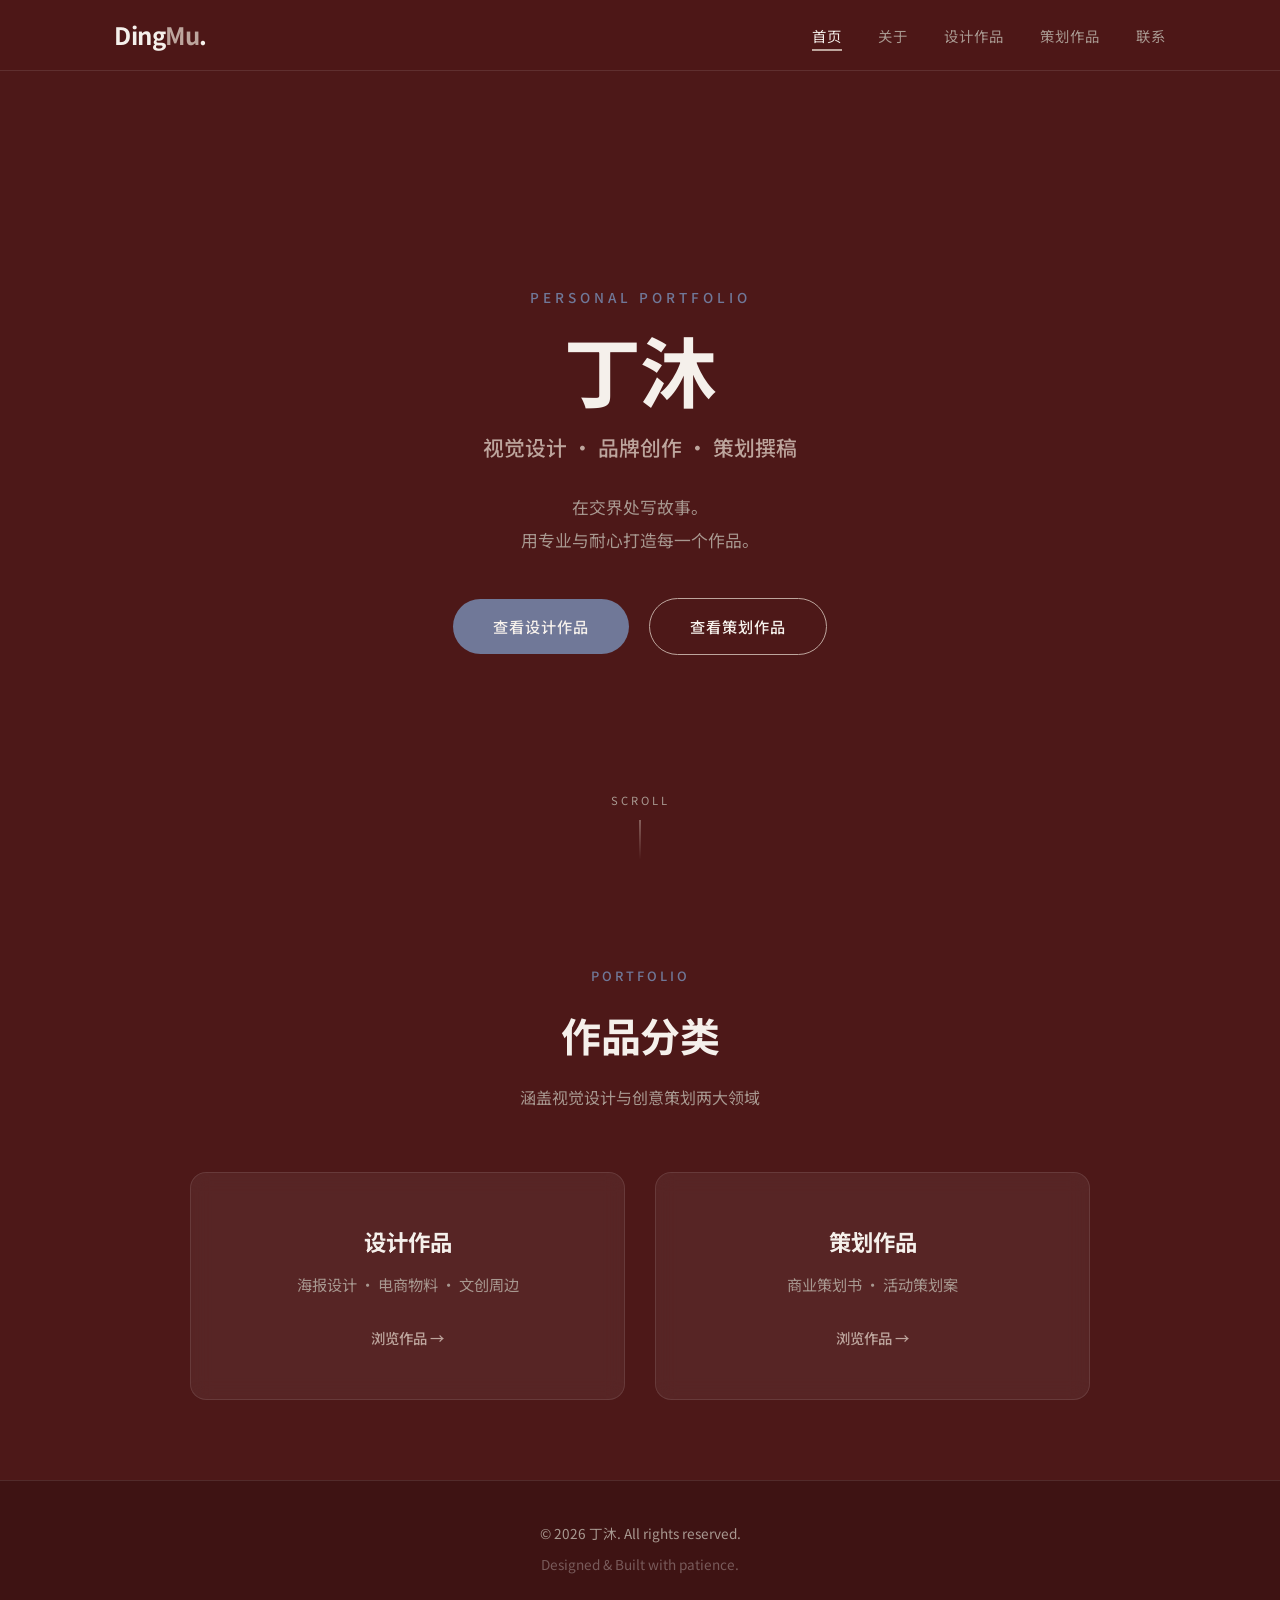
==== index.html @ 1ecbbaee "Update footer text for copyright and design" ====
<!DOCTYPE html>
<html lang="zh-CN">
<head>
    <meta charset="UTF-8">
    <meta name="viewport" content="width=device-width, initial-scale=1.0">
    <title>丁沐 | 策划创作 & 视觉设计</title>
    <link href="https://fonts.googleapis.com/css2?family=Noto+Sans+SC:wght@300;400;500;700&display=swap" rel="stylesheet">
    <link rel="stylesheet" href="style.css">
</head>
<body>
    <nav class="navbar">
        <div class="nav-container">
            <a href="index.html" class="logo">Ding<span>Mu</span>.</a>
            <ul class="nav-links">
                <li><a href="index.html" class="active">首页</a></li>
                <li><a href="about.html">关于</a></li>
                <li><a href="design.html">设计作品</a></li>
                <li><a href="planning.html">策划作品</a></li>
                <li><a href="contact.html">联系</a></li>
            </ul>
            <button class="menu-toggle" aria-label="菜单">
                <span></span><span></span><span></span>
            </button>
        </div>
    </nav>

    <section class="hero">
        <div class="hero-content">
            <p class="hero-greeting">Personal Portfolio</p>
            <h1 class="hero-title">丁沐</h1>
            <p class="hero-subtitle">视觉设计 · 品牌创作 · 策划撰稿</p>
            <p class="hero-desc">在交界处写故事。<br>用专业与耐心打造每一个作品。</p>
            <div>
                <a href="design.html" class="btn-primary">查看设计作品</a>
                <a href="planning.html" class="btn-secondary">查看策划作品</a>
            </div>
        </div>
        <div class="hero-scroll">
            <span>SCROLL</span>
            <div class="scroll-line"></div>
        </div>
    </section>

    <section class="about-section" style="padding-top:60px;">
        <div class="container">
            <div class="section-header">
                <span class="section-tag">PORTFOLIO</span>
                <h2 class="section-title">作品分类</h2>
                <p class="section-desc">涵盖视觉设计与创意策划两大领域</p>
            </div>
            <div class="category-grid">
                <a href="design.html" class="category-card">
                    <h3>设计作品</h3>
                    <p>海报设计 · 电商物料 · 文创周边</p>
                    <span class="category-link">浏览作品 →</span>
                </a>
                <a href="planning.html" class="category-card">
                    <h3>策划作品</h3>
                    <p>商业策划书 · 活动策划案</p>
                    <span class="category-link">浏览作品 →</span>
                </a>
            </div>
        </div>
    </section>

    <footer class="footer">
        <div class="container">
            <p>© 2026 丁沐. All rights reserved.</p>
            <p>Designed & Built with patience.</p>
        </div>
    </footer>

    <script src="script.js"></script>
</body>
</html>
---- style.css ----
/* ============================================
   丁沐个人作品集 - 深色复古质感版
   背景: #4D1818 | 文字: #F5F0EB
   ============================================ */

:root {
    --bg: #4D1818;
    --bg-light: #5C2525;
    --bg-card: rgba(255,255,255,0.06);
    --text-main: #F5F0EB;
    --text-sub: #D4C8C0;
    --text-muted: #A89890;
    --accent-pink: #BDA59D;
    --accent-purple: #BCBAC4;
    --accent-blue: #707898;
    --accent-deep: #4F5C7A;
    --border: rgba(255,255,255,0.1);
    --transition: all 0.35s ease;
    --font: 'Noto Sans SC', -apple-system, BlinkMacSystemFont, sans-serif;
}

* { margin: 0; padding: 0; box-sizing: border-box; }
html { scroll-behavior: smooth; font-size: 16px; }
body {
    font-family: var(--font);
    color: var(--text-sub);
    background: var(--bg);
    line-height: 1.8;
    -webkit-font-smoothing: antialiased;
}
a { text-decoration: none; color: inherit; }
ul { list-style: none; }
img { max-width: 100%; display: block; border-radius: 8px; }

.container {
    max-width: 1100px;
    margin: 0 auto;
    padding: 0 24px;
}

/* ============================================
   导航栏
   ============================================ */
.navbar {
    position: fixed;
    top: 0; left: 0; width: 100%;
    z-index: 1000;
    background: rgba(77, 24, 24, 0.95);
    backdrop-filter: blur(12px);
    border-bottom: 1px solid var(--border);
    transition: var(--transition);
}
.nav-container {
    max-width: 1100px;
    margin: 0 auto;
    padding: 0 24px;
    height: 70px;
    display: flex;
    align-items: center;
    justify-content: space-between;
}
.logo {
    font-size: 1.5rem;
    font-weight: 700;
    color: var(--text-main);
    letter-spacing: -0.5px;
}
.logo span { color: var(--accent-pink); }
.nav-links {
    display: flex;
    gap: 36px;
}
.nav-links a {
    font-size: 0.9rem;
    color: var(--text-muted);
    font-weight: 400;
    position: relative;
    padding: 5px 0;
    transition: var(--transition);
    letter-spacing: 1px;
}
.nav-links a::after {
    content: '';
    position: absolute;
    bottom: 0; left: 0;
    width: 0; height: 2px;
    background: var(--accent-pink);
    transition: var(--transition);
}
.nav-links a:hover, .nav-links a.active {
    color: var(--text-main);
}
.nav-links a:hover::after, .nav-links a.active::after {
    width: 100%;
}
.menu-toggle {
    display: none;
    flex-direction: column;
    gap: 5px;
    background: none;
    border: none;
    cursor: pointer;
    padding: 5px;
}
.menu-toggle span {
    display: block;
    width: 24px;
    height: 2px;
    background: var(--text-main);
    transition: var(--transition);
}

/* ============================================
   Hero 首页
   ============================================ */
.hero {
    min-height: 100vh;
    display: flex;
    flex-direction: column;
    justify-content: center;
    align-items: center;
    text-align: center;
    padding: 120px 24px 80px;
    background: var(--bg);
    position: relative;
}
.hero-content {
    max-width: 700px;
    animation: fadeInUp 1s ease;
}
.hero-greeting {
    font-size: 0.85rem;
    color: var(--accent-blue);
    margin-bottom: 16px;
    letter-spacing: 4px;
    text-transform: uppercase;
    font-weight: 500;
}
.hero-title {
    font-size: clamp(2.8rem, 6vw, 4.8rem);
    font-weight: 700;
    color: var(--text-main);
    margin-bottom: 16px;
    letter-spacing: -1px;
    line-height: 1.15;
}
.hero-subtitle {
    font-size: 1.3rem;
    color: var(--accent-pink);
    margin-bottom: 24px;
    font-weight: 500;
}
.hero-desc {
    font-size: 1.05rem;
    color: var(--text-muted);
    line-height: 2;
    margin-bottom: 40px;
    max-width: 520px;
    margin-left: auto;
    margin-right: auto;
}
.btn-primary {
    display: inline-block;
    padding: 14px 40px;
    background: var(--accent-blue);
    color: var(--text-main);
    font-size: 0.95rem;
    font-weight: 500;
    border-radius: 50px;
    transition: var(--transition);
    letter-spacing: 1px;
    border: none;
    cursor: pointer;
}
.btn-primary:hover {
    background: var(--accent-deep);
    transform: translateY(-2px);
    box-shadow: 0 10px 30px rgba(0,0,0,0.3);
}
.btn-secondary {
    display: inline-block;
    padding: 14px 40px;
    background: transparent;
    color: var(--text-main);
    font-size: 0.95rem;
    font-weight: 500;
    border-radius: 50px;
    transition: var(--transition);
    letter-spacing: 1px;
    border: 1px solid var(--accent-pink);
    margin-left: 16px;
}
.btn-secondary:hover {
    background: var(--accent-pink);
    color: var(--bg);
    transform: translateY(-2px);
}
.hero-scroll {
    position: absolute;
    bottom: 40px;
    left: 50%;
    transform: translateX(-50%);
    display: flex;
    flex-direction: column;
    align-items: center;
    gap: 10px;
    animation: fadeIn 2s ease 1s both;
}
.hero-scroll span {
    font-size: 0.7rem;
    color: var(--text-muted);
    letter-spacing: 3px;
}
.scroll-line {
    width: 1px;
    height: 40px;
    background: linear-gradient(to bottom, var(--accent-pink), transparent);
    animation: scrollPulse 2s ease-in-out infinite;
}

/* ============================================
   通用区域标题
   ============================================ */
.section-header {
    text-align: center;
    margin-bottom: 60px;
}
.section-tag {
    display: inline-block;
    font-size: 0.8rem;
    color: var(--accent-blue);
    letter-spacing: 3px;
    margin-bottom: 12px;
    font-weight: 500;
}
.section-title {
    font-size: clamp(1.8rem, 4vw, 2.5rem);
    font-weight: 700;
    color: var(--text-main);
    letter-spacing: -0.5px;
}
.section-desc {
    color: var(--text-muted);
    margin-top: 12px;
    font-size: 1rem;
}

/* ============================================
   分类入口卡片（首页）
   ============================================ */
.category-grid {
    display: grid;
    grid-template-columns: repeat(2, 1fr);
    gap: 30px;
    max-width: 900px;
    margin: 0 auto;
}
.category-card {
    background: var(--bg-card);
    border: 1px solid var(--border);
    border-radius: 16px;
    padding: 48px 32px;
    text-align: center;
    transition: var(--transition);
    backdrop-filter: blur(10px);
}
.category-card:hover {
    transform: translateY(-6px);
    border-color: var(--accent-pink);
    box-shadow: 0 20px 50px rgba(0,0,0,0.2);
}
.category-card h3 {
    font-size: 1.4rem;
    color: var(--text-main);
    margin-bottom: 10px;
}
.category-card p {
    font-size: 0.95rem;
    color: var(--text-muted);
    margin-bottom: 24px;
}
.category-link {
    font-size: 0.9rem;
    color: var(--accent-pink);
    font-weight: 500;
    transition: var(--transition);
}
.category-link:hover {
    color: var(--accent-purple);
    gap: 8px;
}

/* ============================================
   关于我页面
   ============================================ */
.about-section {
    padding: 120px 0 80px;
}
.about-grid {
    display: grid;
    grid-template-columns: 1fr 1.5fr;
    gap: 60px;
    align-items: start;
}
.about-card {
    background: var(--bg-card);
    border: 1px solid var(--border);
    border-radius: 20px;
    padding: 40px;
    backdrop-filter: blur(10px);
}
.about-card h3 {
    font-size: 1.2rem;
    color: var(--text-main);
    margin-bottom: 24px;
    padding-bottom: 12px;
    border-bottom: 1px solid var(--border);
}
.info-row {
    display: flex;
    justify-content: space-between;
    padding: 12px 0;
    border-bottom: 1px solid var(--border);
    font-size: 0.95rem;
}
.info-row:last-child { border-bottom: none; }
.info-label { color: var(--text-muted); }
.info-value { color: var(--text-main); font-weight: 500; }

.avatar-area {
    display: flex;
    flex-direction: column;
    align-items: center;
    gap: 20px;
}
.avatar-placeholder {
    width: 200px;
    height: 260px;
    border-radius: 16px;
    background: var(--bg-light);
    border: 2px solid var(--accent-pink);
    object-fit: cover;
    box-shadow: 0 20px 60px rgba(0,0,0,0.3);
}
.avatar-name {
    font-size: 1.8rem;
    font-weight: 700;
    color: var(--text-main);
}
.avatar-title {
    color: var(--accent-pink);
    font-size: 1rem;
}

.edu-item {
    margin-bottom: 20px;
    padding-bottom: 20px;
    border-bottom: 1px solid var(--border);
}
.edu-item:last-child { border-bottom: none; margin-bottom: 0; padding-bottom: 0; }
.edu-school {
    font-size: 1.1rem;
    color: var(--text-main);
    font-weight: 600;
    margin-bottom: 4px;
}
.edu-year {
    font-size: 0.85rem;
    color: var(--accent-blue);
    margin-bottom: 4px;
}
.edu-major {
    font-size: 0.95rem;
    color: var(--text-muted);
}

.skills-group {
    margin-bottom: 28px;
}
.skills-group:last-child { margin-bottom: 0; }
.skills-group h4 {
    font-size: 0.9rem;
    color: var(--accent-pink);
    margin-bottom: 14px;
    letter-spacing: 1px;
    text-transform: uppercase;
}
.skills {
    display: flex;
    flex-wrap: wrap;
    gap: 10px;
}
.skill-tag {
    padding: 8px 18px;
    background: var(--bg-light);
    border: 1px solid var(--border);
    border-radius: 50px;
    font-size: 0.85rem;
    color: var(--text-sub);
    transition: var(--transition);
}
.skill-tag:hover {
    border-color: var(--accent-purple);
    color: var(--text-main);
    transform: translateY(-2px);
}

/* ============================================
   作品页面
   ============================================ */
.works-section {
    padding: 120px 0 80px;
}
.works-category {
    margin-bottom: 80px;
}
.works-category:last-child { margin-bottom: 0; }
.category-title {
    font-size: 1.5rem;
    color: var(--text-main);
    margin-bottom: 8px;
    display: flex;
    align-items: center;
    gap: 12px;
}
.category-title::before {
    content: '';
    display: inline-block;
    width: 4px;
    height: 24px;
    background: var(--accent-pink);
    border-radius: 2px;
}
.category-subtitle {
    color: var(--text-muted);
    font-size: 0.95rem;
    margin-bottom: 32px;
    padding-left: 16px;
}
.works-grid {
    display: grid;
    grid-template-columns: repeat(2, 1fr);
    gap: 30px;
}
.work-card {
    background: var(--bg-card);
    border: 1px solid var(--border);
    border-radius: 16px;
    overflow: hidden;
    transition: var(--transition);
    backdrop-filter: blur(10px);
}
.work-card:hover {
    transform: translateY(-6px);
    border-color: var(--accent-pink);
    box-shadow: 0 20px 50px rgba(0,0,0,0.25);
}
.work-image {
    width: 100%;
    aspect-ratio: 16/10;
    overflow: hidden;
    background: var(--bg-light);
}
.work-placeholder {
    width: 100%;
    height: 100%;
    display: flex;
    align-items: center;
    justify-content: center;
    color: var(--text-muted);
    font-size: 0.9rem;
    transition: var(--transition);
}
.work-card:hover .work-placeholder {
    transform: scale(1.05);
}
.work-info {
    padding: 24px;
}
.work-info h3 {
    font-size: 1.15rem;
    color: var(--text-main);
    margin-bottom: 6px;
    font-weight: 600;
}
.work-category-tag {
    font-size: 0.75rem;
    color: var(--accent-blue);
    margin-bottom: 10px;
    font-weight: 500;
    letter-spacing: 1px;
}
.work-desc {
    font-size: 0.9rem;
    color: var(--text-muted);
    line-height: 1.7;
    margin-bottom: 14px;
}
.work-meta {
    font-size: 0.8rem;
    color: var(--accent-pink);
}

/* 三列布局用于更多作品 */
.works-grid-3 {
    display: grid;
    grid-template-columns: repeat(3, 1fr);
    gap: 24px;
}
.works-grid-3 .work-image { aspect-ratio: 3/4; }

/* ============================================
   联系我
   ============================================ */
.contact-section {
    padding: 120px 0 80px;
    text-align: center;
}
.contact-content {
    max-width: 600px;
    margin: 0 auto;
}
.contact-desc {
    font-size: 1.1rem;
    color: var(--text-muted);
    margin-bottom: 40px;
    line-height: 2;
}
.contact-item {
    margin-bottom: 24px;
}
.contact-label {
    font-size: 0.8rem;
    color: var(--accent-blue);
    letter-spacing: 2px;
    margin-bottom: 8px;
    text-transform: uppercase;
}
.contact-value {
    font-size: 1.3rem;
    color: var(--text-main);
    font-weight: 500;
}
.contact-value a {
    color: var(--text-main);
    position: relative;
    transition: var(--transition);
}
.contact-value a::after {
    content: '';
    position: absolute;
    bottom: -4px;
    left: 0;
    width: 100%;
    height: 2px;
    background: var(--accent-pink);
    transform: scaleX(0);
    transition: var(--transition);
    transform-origin: right;
}
.contact-value a:hover { color: var(--accent-pink); }
.contact-value a:hover::after {
    transform: scaleX(1);
    transform-origin: left;
}
.social-links {
    display: flex;
    justify-content: center;
    gap: 20px;
    margin-top: 50px;
    flex-wrap: wrap;
}
.social-item {
    font-size: 0.9rem;
    color: var(--text-muted);
    padding: 12px 28px;
    border: 1px solid var(--border);
    border-radius: 50px;
    transition: var(--transition);
    background: var(--bg-card);
    backdrop-filter: blur(10px);
}
.social-item:hover {
    background: var(--accent-blue);
    color: var(--text-main);
    border-color: var(--accent-blue);
    transform: translateY(-2px);
}

/* ============================================
   页脚
   ============================================ */
.footer {
    padding: 40px 0;
    background: rgba(0,0,0,0.2);
    text-align: center;
    border-top: 1px solid var(--border);
}
.footer p {
    color: var(--text-muted);
    font-size: 0.85rem;
    margin-bottom: 6px;
}
.footer p:last-child { margin-bottom: 0; color: rgba(255,255,255,0.3); }

/* ============================================
   动画
   ============================================ */
@keyframes fadeInUp {
    from { opacity: 0; transform: translateY(30px); }
    to { opacity: 1; transform: translateY(0); }
}
@keyframes fadeIn {
    from { opacity: 0; }
    to { opacity: 1; }
}
@keyframes scrollPulse {
    0%, 100% { transform: scaleY(1); opacity: 1; }
    50% { transform: scaleY(0.6); opacity: 0.5; }
}
.reveal {
    opacity: 0;
    transform: translateY(40px);
    transition: all 0.8s ease;
}
.reveal.active {
    opacity: 1;
    transform: translateY(0);
}

/* ============================================
   响应式
   ============================================ */
@media (max-width: 768px) {
    .nav-links {
        position: fixed;
        top: 70px; left: 0;
        width: 100%;
        background: rgba(77, 24, 24, 0.98);
        flex-direction: column;
        align-items: center;
        padding: 30px 0;
        gap: 24px;
        box-shadow: 0 10px 40px rgba(0,0,0,0.3);
        transform: translateY(-150%);
        transition: var(--transition);
    }
    .nav-links.active { transform: translateY(0); }
    .menu-toggle { display: flex; }
    .menu-toggle.active span:nth-child(1) { transform: rotate(45deg) translate(5px, 5px); }
    .menu-toggle.active span:nth-child(2) { opacity: 0; }
    .menu-toggle.active span:nth-child(3) { transform: rotate(-45deg) translate(5px, -5px); }

    .hero { padding-top: 120px; }
    .hero-title { font-size: 2.4rem; }
    .btn-secondary { margin-left: 0; margin-top: 16px; }

    .category-grid, .works-grid { grid-template-columns: 1fr; }
    .works-grid-3 { grid-template-columns: 1fr; }
    .about-grid { grid-template-columns: 1fr; }
    .about-card { padding: 28px; }

    .contact-value { font-size: 1.1rem; }
}

@media (max-width: 480px) {
    .container { padding: 0 16px; }
    .hero { padding: 100px 16px 40px; }
    .section-header { margin-bottom: 40px; }
    .about-section, .works-section, .contact-section { padding: 80px 0 60px; }
    .social-links { gap: 12px; }
    .social-item { padding: 10px 20px; font-size: 0.8rem; }
    .work-info { padding: 20px; }
}

/* 海报专用 4 列网格 */
.works-grid-4 {
    display: grid;
    grid-template-columns: repeat(4, 1fr);
    gap: 20px;
}
.works-grid-4 .work-image {
    aspect-ratio: 3/4;
}
.works-grid-4 .work-info {
    padding: 16px;
}
.works-grid-4 .work-info h3 {
    font-size: 0.95rem;
}
.works-grid-4 .work-desc {
    font-size: 0.8rem;
    display: -webkit-box;
    -webkit-line-clamp: 2;
    -webkit-box-orient: vertical;
    overflow: hidden;
}

@media (max-width: 1024px) {
    .works-grid-4 {
        grid-template-columns: repeat(2, 1fr);
    }
}
@media (max-width: 480px) {
    .works-grid-4 {
        grid-template-columns: 1fr;
    }
}

/* ============================================
   电商物料 - 不规则图片墙
   ============================================ */
.ecom-wall {
    display: grid;
    grid-template-columns: repeat(4, 1fr);
    grid-auto-rows: 220px;
    gap: 16px;
    grid-auto-flow: dense;
}
.ecom-item {
    border-radius: 12px;
    overflow: hidden;
    background: rgba(255,255,255,0.06);
    border: 1px solid rgba(255,255,255,0.1);
    transition: all 0.35s ease;
}
.ecom-item:hover {
    transform: translateY(-4px);
    border-color: #BDA59D;
    box-shadow: 0 20px 40px rgba(0,0,0,0.3);
}
.ecom-item img {
    width: 100%;
    height: 100%;
    object-fit: cover;
    display: block;
}
/* 横版标准（2列×1行） */
.ecom-item.wide {
    grid-column: span 2;
    grid-row: span 1;
}
/* 横版大方框（2列×2行，图片完整显示） */
.ecom-item.wide-square {
    grid-column: span 2;
    grid-row: span 2;
}
.ecom-item.wide-square img {
    object-fit: contain;
    background: #5C2525;
}
/* 竖版（1列×2行） */
.ecom-item.tall {
    grid-column: span 1;
    grid-row: span 2;
}

/* 响应式 */
@media (max-width: 768px) {
    .ecom-wall {
        grid-template-columns: repeat(2, 1fr);
        grid-auto-rows: 180px;
    }
    .ecom-item.wide,
    .ecom-item.wide-square {
        grid-column: span 2;
    }
    .ecom-item.tall {
        grid-column: span 1;
    }
}

/* ============================================
   产品图库
   ============================================ */
.product-gallery {
    display: grid;
    gap: 8px;
    padding: 16px;
    background: var(--bg-card);
    border-bottom: 1px solid var(--border);
}
.product-gallery img {
    width: 100%;
    height: 100%;
    object-fit: cover;
    border-radius: 8px;
    display: block;
}
.gallery-2 {
    grid-template-columns: repeat(2, 1fr);
    grid-auto-rows: 200px;
}
.gallery-3 {
    grid-template-columns: repeat(3, 1fr);
    grid-auto-rows: 130px;
}
.gallery-3 .tall {
    grid-row: span 2;
}
.gallery-3 .wide {
    grid-column: span 2;
}
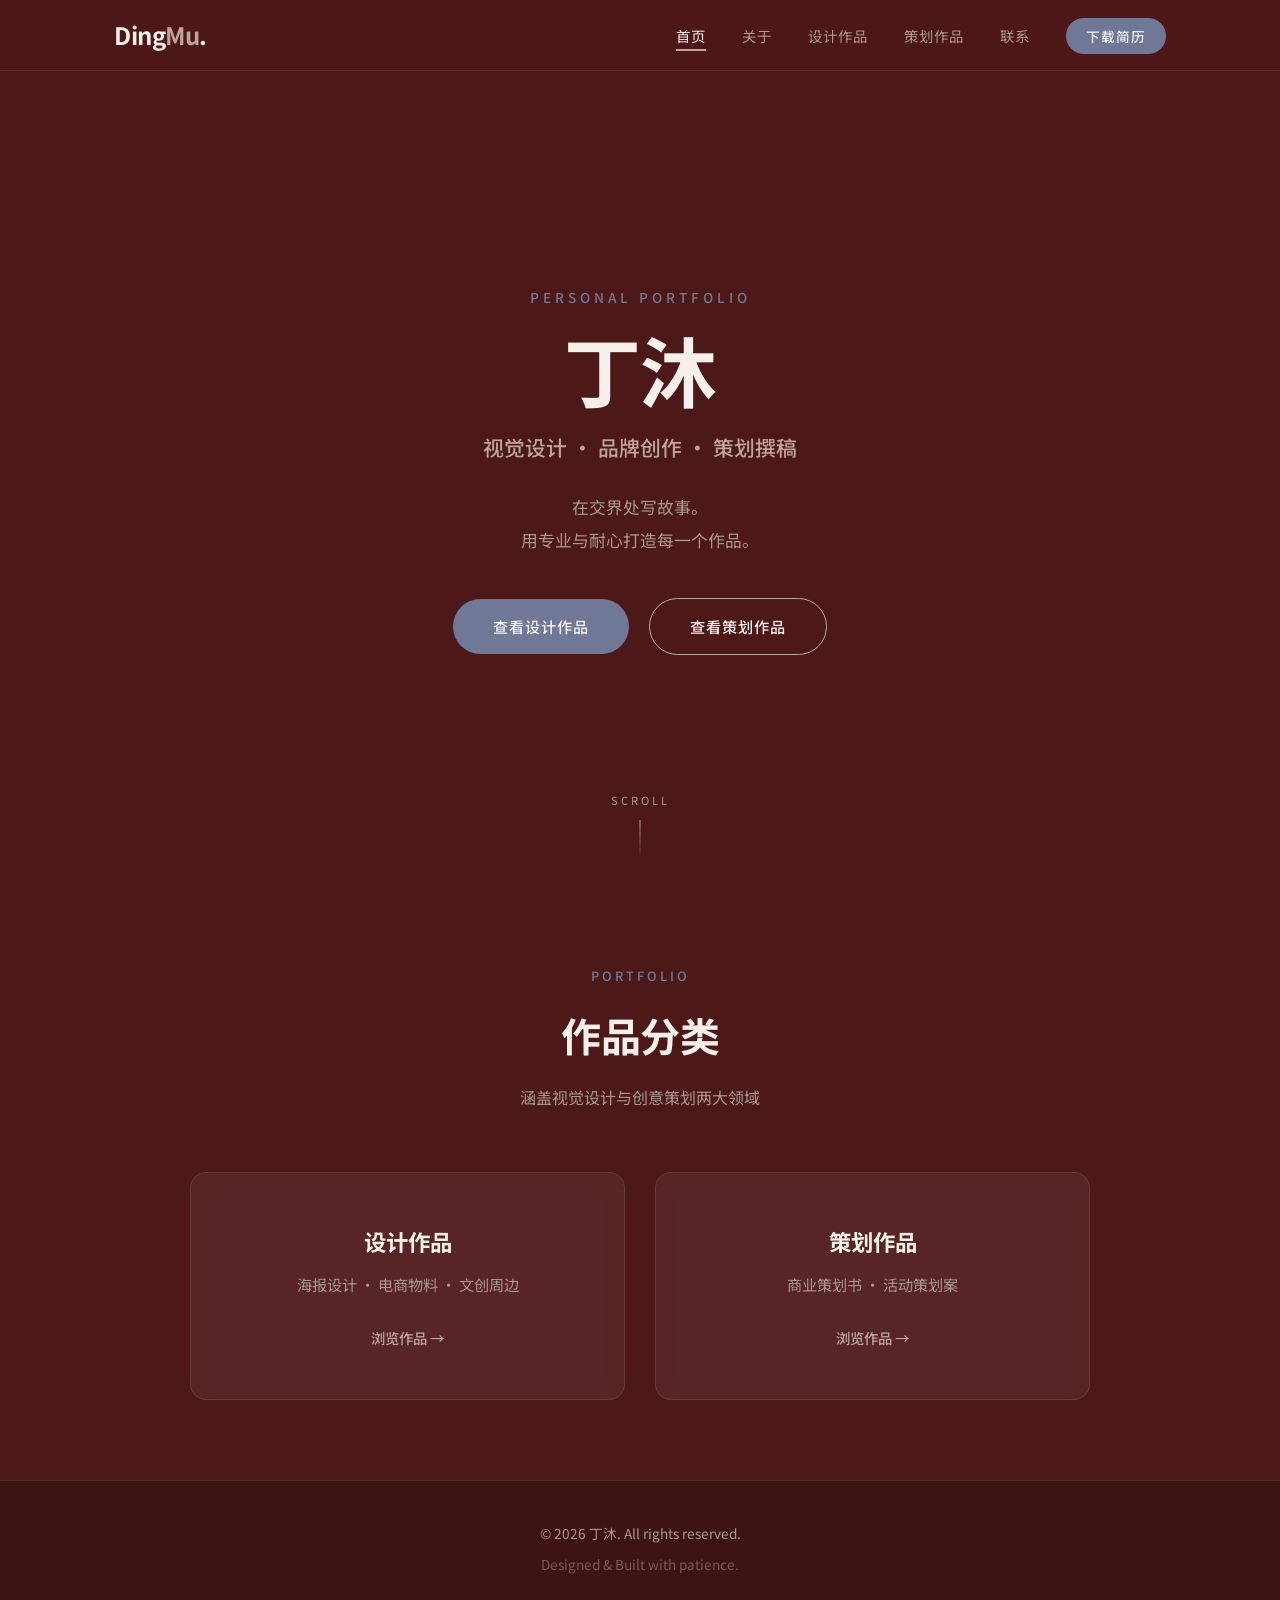
==== commit e8bb0905: "Add resume download link to index.html" ====
--- a/index.html
+++ b/index.html
@@ -17,6 +17,7 @@
                 <li><a href="design.html">设计作品</a></li>
                 <li><a href="planning.html">策划作品</a></li>
                 <li><a href="contact.html">联系</a></li>
+                <li><a href="resume.pdf" class="download-btn" download>下载简历</a></li>
             </ul>
             <button class="menu-toggle" aria-label="菜单">
                 <span></span><span></span><span></span>
--- a/style.css
+++ b/style.css
@@ -708,96 +708,171 @@
 }
 
 /* ============================================
-   电商物料 - 不规则图片墙
-   ============================================ */
-.ecom-wall {
+   电商物料 - 按参考图3x3网格
+   ============================================ */
+.ecom-grid-ref {
     display: grid;
-    grid-template-columns: repeat(4, 1fr);
-    grid-auto-rows: 220px;
-    gap: 16px;
-    grid-auto-flow: dense;
-}
-.ecom-item {
-    border-radius: 12px;
+    grid-template-columns: repeat(3, 1fr);
+    grid-template-rows: repeat(3, 200px);
+    gap: 12px;
+}
+
+.ecom-grid-ref img {
+    width: 100%;
+    height: 100%;
+    object-fit: contain;
+    background: rgba(0,0,0,0.2);
+    border-radius: 8px;
+    display: block;
+}
+
+.ecom-grid-ref .dys6 { grid-column: 1; grid-row: 1; }
+.ecom-grid-ref .dys4 { grid-column: 1; grid-row: 2; }
+.ecom-grid-ref .dys5 { grid-column: 1 / span 2; grid-row: 3; }
+.ecom-grid-ref .dys2 { grid-column: 2; grid-row: 1 / span 2; }
+.ecom-grid-ref .dys3 { grid-column: 3; grid-row: 1 / span 3; }
+
+@media (max-width: 768px) {
+    .ecom-grid-ref {
+        grid-template-columns: repeat(2, 1fr);
+        grid-template-rows: repeat(5, 180px);
+        gap: 8px;
+    }
+    .ecom-grid-ref .dys6,
+    .ecom-grid-ref .dys4,
+    .ecom-grid-ref .dys5,
+    .ecom-grid-ref .dys2,
+    .ecom-grid-ref .dys3 {
+        grid-column: auto;
+        grid-row: auto;
+    }
+    .ecom-grid-ref .dys5 {
+        grid-column: span 2;
+    }
+}
+
+/* ============================================
+   其他设计 - 单行横向排列
+   ============================================ */
+.works-grid-single {
+    display: flex;
+    flex-direction: column;
+    gap: 40px;
+}
+
+.works-grid-single .work-card {
+    background: var(--bg-card);
+    border: 1px solid var(--border);
+    border-radius: 16px;
     overflow: hidden;
-    background: rgba(255,255,255,0.06);
-    border: 1px solid rgba(255,255,255,0.1);
     transition: all 0.35s ease;
 }
-.ecom-item:hover {
-    transform: translateY(-4px);
-    border-color: #BDA59D;
-    box-shadow: 0 20px 40px rgba(0,0,0,0.3);
-}
-.ecom-item img {
+
+.works-grid-single .work-card:hover {
+    transform: translateY(-6px);
+    border-color: var(--accent-pink);
+    box-shadow: 0 20px 50px rgba(0,0,0,0.25);
+}
+
+.img-row {
+    display: flex;
+    align-items: center;
+    gap: 12px;
+    padding: 24px;
+    background: rgba(255,255,255,0.03);
+    overflow-x: auto;
+}
+
+.img-row img {
+    height: 260px;
+    width: auto;
+    object-fit: contain;
+    border-radius: 8px;
+    display: block;
+    flex-shrink: 0;
+}
+
+@media (max-width: 768px) {
+    .img-row img {
+        height: 200px;
+    }
+}
+
+/* ============================================
+   商业策划书 - 2行2列合并展示
+   ============================================ */
+.plan-gallery {
+    display: grid;
+    grid-template-columns: repeat(2, 1fr);
+    grid-auto-rows: 280px;
+    gap: 12px;
+    padding: 24px;
+    background: rgba(255,255,255,0.03);
+}
+
+.plan-gallery > img,
+.plan-merge {
+    width: 100%;
+    height: 100%;
+}
+
+.plan-gallery > img {
+    object-fit: cover;
+    background: rgba(0,0,0,0.2);
+    border-radius: 8px;
+    display: block;
+}
+
+.plan-merge {
+    display: grid;
+    grid-template-rows: 1fr 1fr;
+    gap: 12px;
+}
+
+.plan-merge img {
     width: 100%;
     height: 100%;
     object-fit: cover;
-    display: block;
-}
-/* 横版标准（2列×1行） */
-.ecom-item.wide {
-    grid-column: span 2;
-    grid-row: span 1;
-}
-/* 横版大方框（2列×2行，图片完整显示） */
-.ecom-item.wide-square {
-    grid-column: span 2;
-    grid-row: span 2;
-}
-.ecom-item.wide-square img {
-    object-fit: contain;
-    background: #5C2525;
-}
-/* 竖版（1列×2行） */
-.ecom-item.tall {
-    grid-column: span 1;
-    grid-row: span 2;
-}
-
-/* 响应式 */
-@media (max-width: 768px) {
-    .ecom-wall {
-        grid-template-columns: repeat(2, 1fr);
-        grid-auto-rows: 180px;
-    }
-    .ecom-item.wide,
-    .ecom-item.wide-square {
-        grid-column: span 2;
-    }
-    .ecom-item.tall {
-        grid-column: span 1;
-    }
-}
-
-/* ============================================
-   产品图库
-   ============================================ */
-.product-gallery {
-    display: grid;
-    gap: 8px;
-    padding: 16px;
-    background: var(--bg-card);
-    border-bottom: 1px solid var(--border);
-}
-.product-gallery img {
-    width: 100%;
-    height: 100%;
-    object-fit: cover;
+    background: rgba(0,0,0,0.2);
     border-radius: 8px;
     display: block;
 }
-.gallery-2 {
-    grid-template-columns: repeat(2, 1fr);
-    grid-auto-rows: 200px;
-}
-.gallery-3 {
-    grid-template-columns: repeat(3, 1fr);
-    grid-auto-rows: 130px;
-}
-.gallery-3 .tall {
-    grid-row: span 2;
-}
-.gallery-3 .wide {
-    grid-column: span 2;
-}
+
+@media (max-width: 768px) {
+    .plan-gallery {
+        grid-auto-rows: 220px;
+    }
+}
+@media (max-width: 480px) {
+    .plan-gallery {
+        grid-template-columns: 1fr;
+        grid-auto-rows: 240px;
+    }
+    .plan-merge {
+        grid-row: span 2;
+    }
+}
+
+/* ============================================
+   导航栏下载按钮
+   ============================================ */
+.nav-links .download-btn {
+    padding: 8px 20px;
+    background: var(--accent-blue);
+    color: var(--text-main);
+    border-radius: 50px;
+    font-size: 0.85rem;
+    font-weight: 500;
+    letter-spacing: 1px;
+    transition: all 0.35s ease;
+}
+
+.nav-links .download-btn:hover {
+    background: var(--accent-deep);
+    transform: translateY(-2px);
+    box-shadow: 0 8px 20px rgba(0,0,0,0.3);
+}
+
+.nav-links .download-btn::after {
+    display: none;
+}
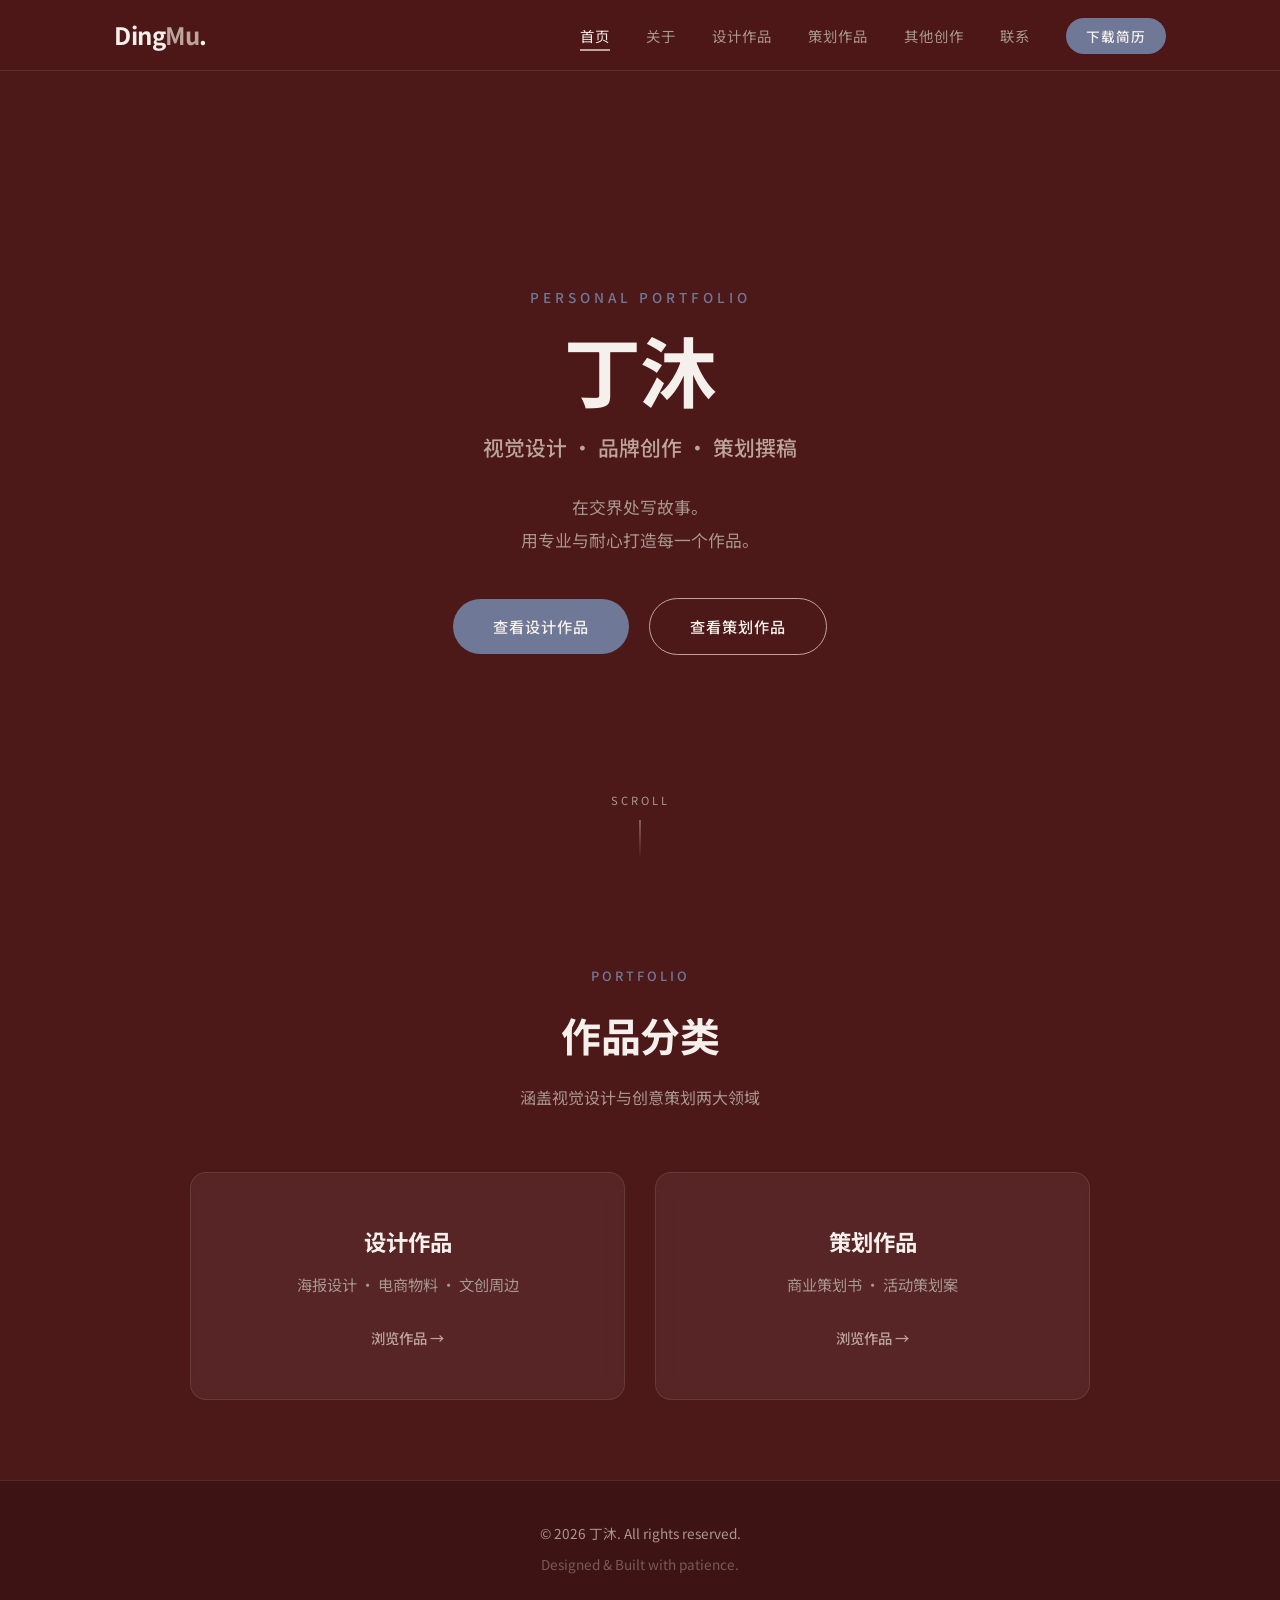
==== commit 28c17dec: "Add link to '其他创作' in navigation menu" ====
--- a/index.html
+++ b/index.html
@@ -16,6 +16,7 @@
                 <li><a href="about.html">关于</a></li>
                 <li><a href="design.html">设计作品</a></li>
                 <li><a href="planning.html">策划作品</a></li>
+                <li><a href="other.html">其他创作</a></li>
                 <li><a href="contact.html">联系</a></li>
                 <li><a href="resume.pdf" class="download-btn" download>下载简历</a></li>
             </ul>
--- a/style.css
+++ b/style.css
@@ -876,3 +876,48 @@
 .nav-links .download-btn::after {
     display: none;
 }
+
+/* ============================================
+   其他创作 - 视频占位（16:9 横版）
+   ============================================ */
+.video-row {
+    display: flex;
+    gap: 20px;
+    padding: 24px;
+    background: rgba(255,255,255,0.03);
+    overflow-x: auto;
+}
+
+.video-placeholder {
+    flex-shrink: 0;
+    width: 500px;
+    height: 280px;
+    background: rgba(0,0,0,0.3);
+    border: 2px dashed var(--accent-pink);
+    border-radius: 16px;
+    display: flex;
+    flex-direction: column;
+    align-items: center;
+    justify-content: center;
+    color: var(--text-muted);
+    gap: 12px;
+}
+
+.video-placeholder span {
+    font-size: 1.2rem;
+    color: var(--text-main);
+    font-weight: 600;
+}
+
+.video-placeholder p {
+    font-size: 0.85rem;
+    color: var(--accent-pink);
+}
+
+@media (max-width: 768px) {
+    .video-placeholder {
+        width: 360px;
+        height: 200px;
+    }
+}
+}
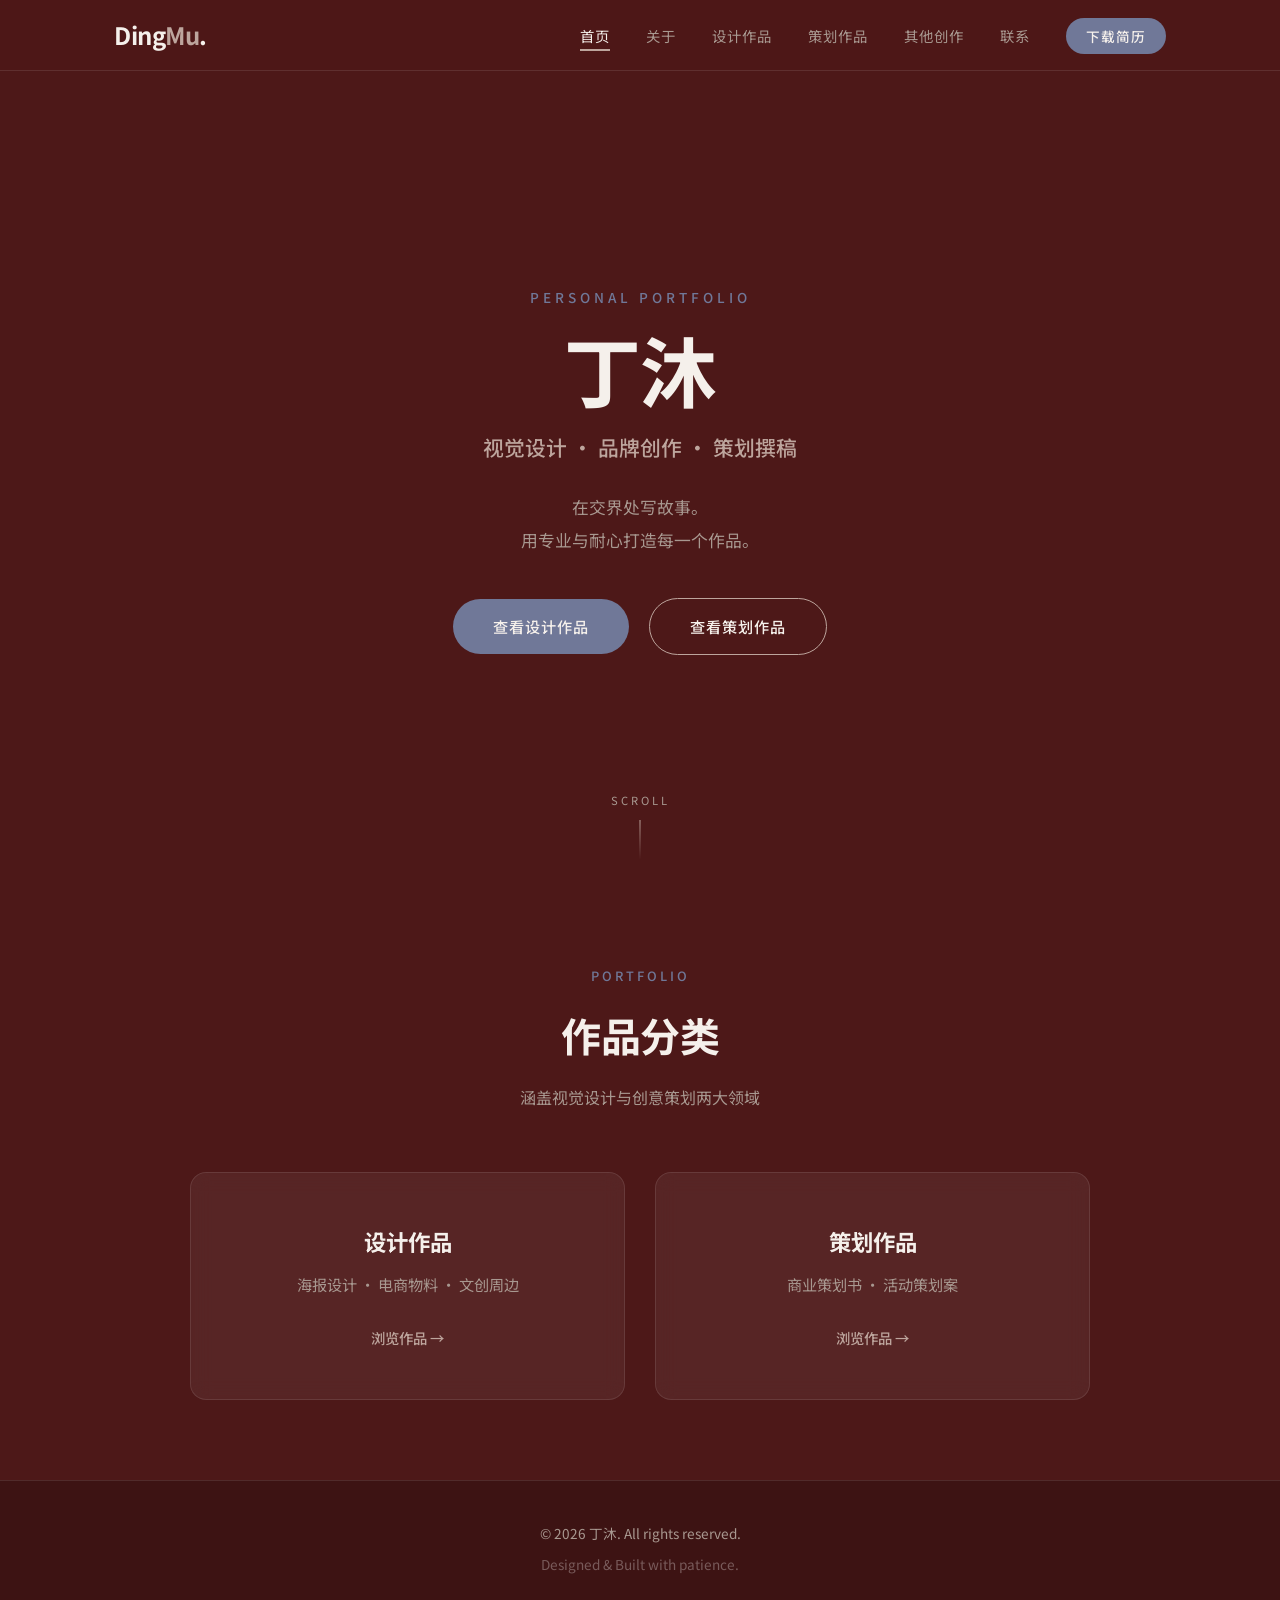
==== commit 93991011: "Replace fixed background div with home background div" ====
--- a/index.html
+++ b/index.html
@@ -8,6 +8,7 @@
     <link rel="stylesheet" href="style.css">
 </head>
 <body>
+    <div class="home-bg"></div>
     <nav class="navbar">
         <div class="nav-container">
             <a href="index.html" class="logo">Ding<span>Mu</span>.</a>
--- a/style.css
+++ b/style.css
@@ -121,7 +121,6 @@
     align-items: center;
     text-align: center;
     padding: 120px 24px 80px;
-    background: var(--bg);
     position: relative;
 }
 .hero-content {
@@ -774,27 +773,87 @@
     box-shadow: 0 20px 50px rgba(0,0,0,0.25);
 }
 
+/* 其他设计 - 图片横向排列 */
 .img-row {
     display: flex;
-    align-items: center;
     gap: 12px;
     padding: 24px;
-    background: rgba(255,255,255,0.03);
-    overflow-x: auto;
+    overflow-x: auto;      /* 图片多时可以横向滚动 */
+    align-items: center;
+    background: rgba(0,0,0,0.15);
 }
 
 .img-row img {
-    height: 260px;
-    width: auto;
-    object-fit: contain;
+    flex-shrink: 0;        /* 防止图片被压缩 */
+    height: 200px;        /* 统一高度 */
+    width: auto;           /* 宽度自适应 */
     border-radius: 8px;
-    display: block;
-    flex-shrink: 0;
-}
-
+    object-fit: cover;
+}
+
+/* 移动端适配 */
 @media (max-width: 768px) {
     .img-row img {
-        height: 200px;
+        height: 140px;
+    }
+}
+
+/* ============================================
+   小程序展示 - 4列布局（二维码正方形+截图缩短）
+   ============================================ */
+.mini-grid {
+    display: grid;
+    grid-template-columns: repeat(4, 1fr);
+    grid-template-rows: repeat(2, 220px);
+    gap: 16px;
+    padding: 32px;
+    background: rgba(255,255,255,0.03);
+}
+
+.mini-grid img {
+    width: 100%;
+    height: 100%;
+    object-fit: cover;  /* ← 填满方框，不裁剪留白 */
+    border-radius: 12px;
+    display: block;
+}
+
+.mini-grid .qr-code {
+    grid-column: 1;
+    grid-row: 1;
+}
+
+.mini-grid .qr-code2 {
+    grid-column: 1;
+    grid-row: 2;
+}
+
+.mini-grid .screen-tall {
+    grid-column: span 1;
+    grid-row: 1 / span 2;
+}
+
+@media (max-width: 768px) {
+    .mini-grid {
+        grid-template-columns: repeat(2, 1fr);
+        grid-template-rows: repeat(4, 220px);
+        gap: 12px;
+        padding: 20px;
+    }
+    .mini-grid .qr-code { grid-column: 1; grid-row: 1; }
+    .mini-grid .qr-code2 { grid-column: 1; grid-row: 2; }
+    .mini-grid .screen-tall { grid-row: span 2; }
+}
+@media (max-width: 480px) {
+    .mini-grid {
+        grid-template-columns: 1fr;
+        grid-template-rows: repeat(5, 300px);
+    }
+    .mini-grid .qr-code,
+    .mini-grid .qr-code2,
+    .mini-grid .screen-tall {
+        grid-column: auto;
+        grid-row: auto;
     }
 }
 
@@ -886,6 +945,15 @@
     padding: 24px;
     background: rgba(255,255,255,0.03);
     overflow-x: auto;
+    align-items: center;
+}
+
+.video-row iframe {
+    flex-shrink: 0;
+    width: 500px;
+    height: 280px;
+    border-radius: 16px;
+    border: none;
 }
 
 .video-placeholder {
@@ -920,4 +988,24 @@
         height: 200px;
     }
 }
-}
+@media (max-width: 768px) {
+    .video-placeholder,
+    .video-row iframe {
+        width: 100%;
+        height: 200px;
+    }
+}
+/* 首页全屏固定背景 */
+.home-bg {
+    position: fixed;
+    top: 0;
+    left: 0;
+    width: 100%;
+    height: 100%;
+    background-image: url('images/bg.png');
+    background-size: cover;
+    background-position: center;
+    background-repeat: no-repeat;
+    z-index: -1;
+}
+}
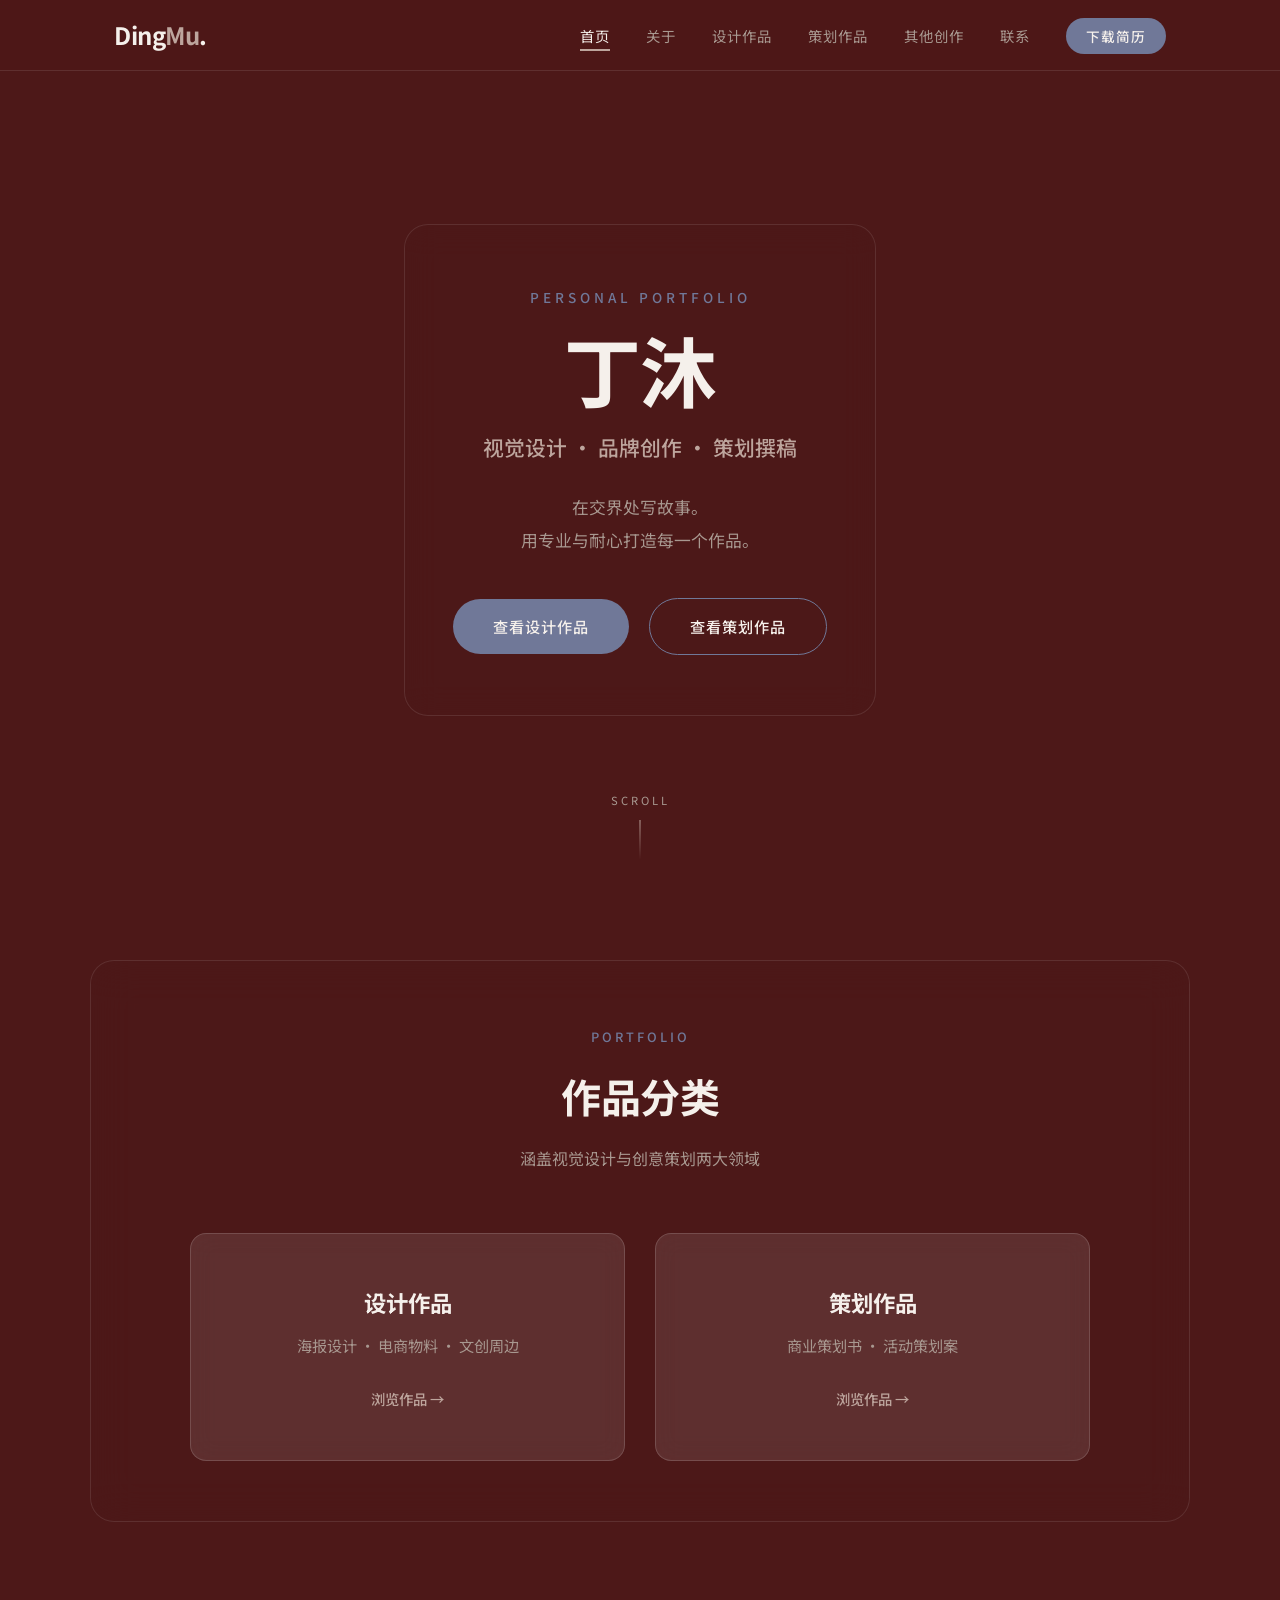
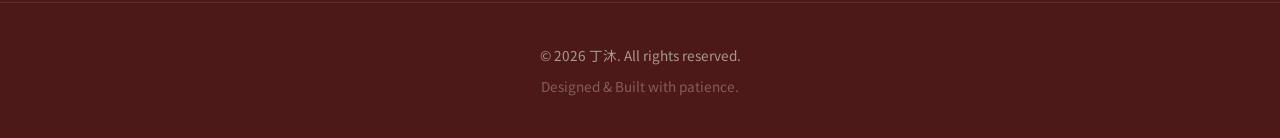
==== commit 11caf4c0: "Add preload link for background image Added a preload link for the background image." ====
--- a/index.html
+++ b/index.html
@@ -6,6 +6,7 @@
     <title>丁沐 | 策划创作 & 视觉设计</title>
     <link href="https://fonts.googleapis.com/css2?family=Noto+Sans+SC:wght@300;400;500;700&display=swap" rel="stylesheet">
     <link rel="stylesheet" href="style.css">
+    <link rel="preload" as="image" href="images/bg2.png">
 </head>
 <body>
     <div class="home-bg"></div>
--- a/style.css
+++ b/style.css
@@ -126,7 +126,14 @@
 .hero-content {
     max-width: 700px;
     animation: fadeInUp 1s ease;
-}
+    background: rgba(77, 24, 24, 0.5);
+    backdrop-filter: blur(16px);
+    -webkit-backdrop-filter: blur(16px);
+    border-radius: 24px;
+    padding: 60px 48px;
+    border: 1px solid rgba(255, 255, 255, 0.1);
+}
+
 .hero-greeting {
     font-size: 0.85rem;
     color: var(--accent-blue);
@@ -186,12 +193,12 @@
     border-radius: 50px;
     transition: var(--transition);
     letter-spacing: 1px;
-    border: 1px solid var(--accent-pink);
+    border: 1px solid var(--accent-blue);  /* 浅蓝边框 */
     margin-left: 16px;
 }
 .btn-secondary:hover {
-    background: var(--accent-pink);
-    color: var(--bg);
+    background: var(--accent-blue);  /* 浅蓝背景 */
+    color: var(--text-main);
     transform: translateY(-2px);
 }
 .hero-scroll {
@@ -254,14 +261,24 @@
     max-width: 900px;
     margin: 0 auto;
 }
+/* 首页作品分类外层大卡片 */
+body:has(.home-bg) .about-section .container {
+    background: rgba(77, 24, 24, 0.5);
+    backdrop-filter: blur(20px);
+    -webkit-backdrop-filter: blur(20px);
+    border-radius: 24px;
+    border: 1px solid rgba(255, 255, 255, 0.1);
+    padding: 60px 48px;
+}
 .category-card {
-    background: var(--bg-card);
-    border: 1px solid var(--border);
+    background: rgba(255, 255, 255, 0.1);
+    border: 1px solid rgba(255, 255, 255, 0.15);
     border-radius: 16px;
     padding: 48px 32px;
     text-align: center;
     transition: var(--transition);
-    backdrop-filter: blur(10px);
+    backdrop-filter: blur(12px);
+    -webkit-backdrop-filter: blur(12px);
 }
 .category-card:hover {
     transform: translateY(-6px);
@@ -995,7 +1012,7 @@
         height: 200px;
     }
 }
-/* 首页全屏固定背景 */
+/* 首页固定背景层 */
 .home-bg {
     position: fixed;
     top: 0;
@@ -1008,4 +1025,15 @@
     background-repeat: no-repeat;
     z-index: -1;
 }
-}
+
+.home-bg::after {
+    display: none;
+}
+
+/* 首页页脚恢复深红色，不再透出背景图 */
+body:has(.home-bg) .footer {
+    background: var(--bg);
+    position: relative;
+    z-index: 1;
+}
+}
